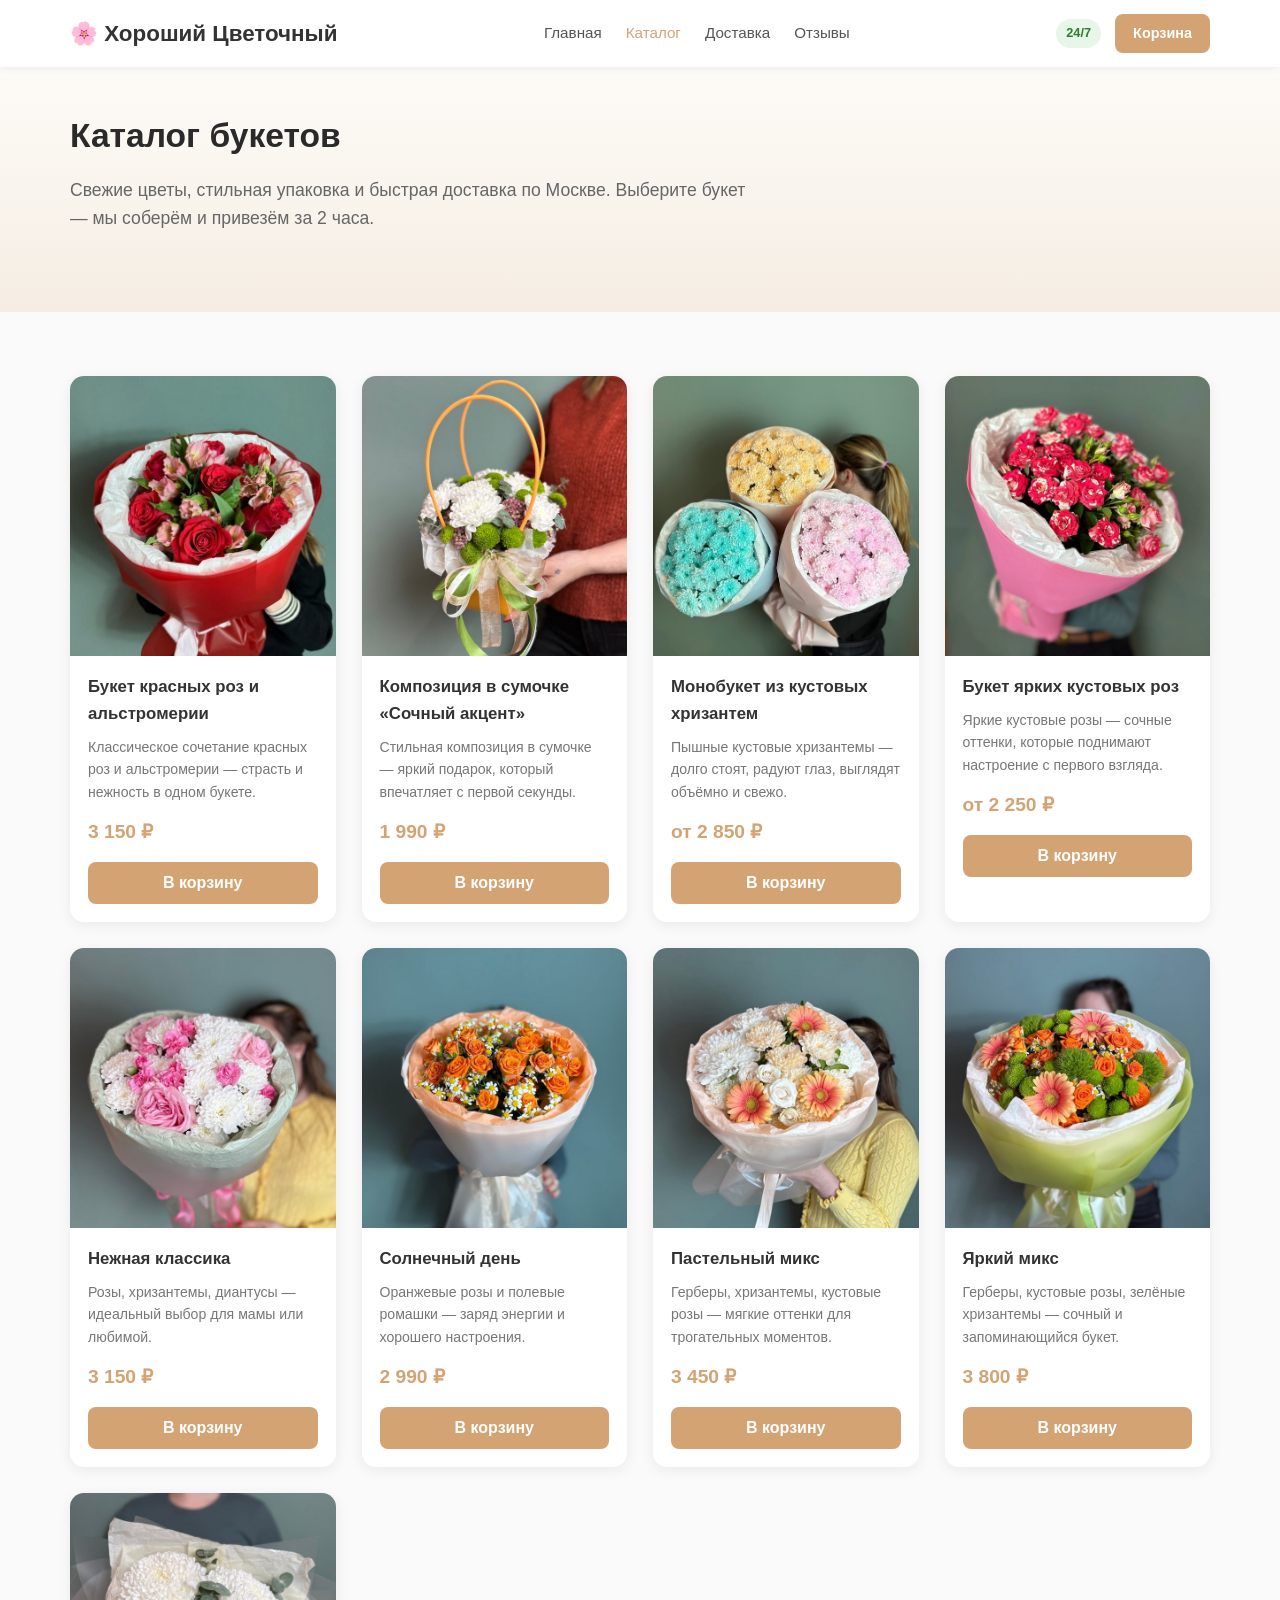
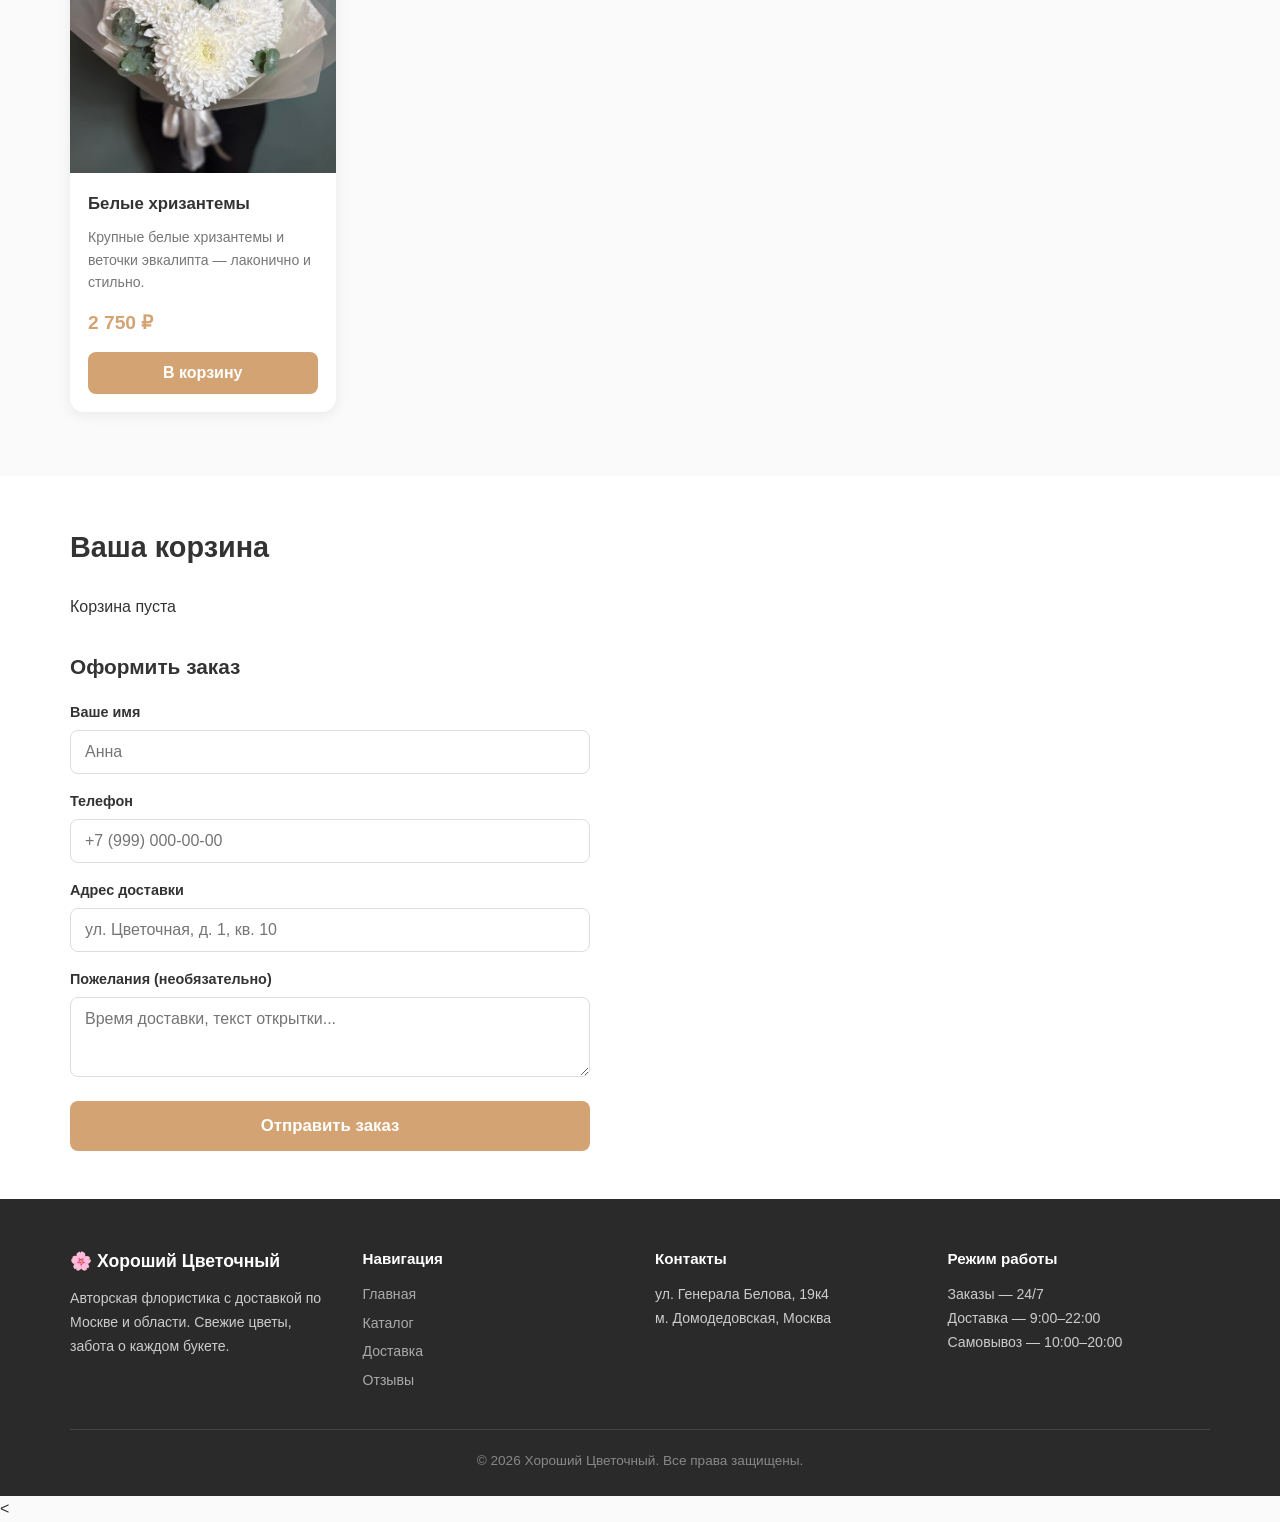
==== catalog.html @ 11907acc "Update catalog.html" ====
<!DOCTYPE html>
<html lang="ru">
<head>
  <meta charset="UTF-8">
  <meta name="viewport" content="width=device-width, initial-scale=1.0">
  <title>Каталог букетов — Хороший Цветочный</title>
  <link rel="stylesheet" href="style.css">
</head>
<body>

<!-- HEADER -->
<header class="header">
  <div class="container header-inner">
    <a href="index.html" class="logo">🌸 Хороший Цветочный</a>
    <nav class="nav">
      <a href="index.html">Главная</a>
      <a href="catalog.html" style="color:#d4a373;">Каталог</a>
      <a href="index.html#delivery">Доставка</a>
      <a href="index.html#reviews">Отзывы</a>
    </nav>
    <div class="header-right">
      <span class="badge-247">24/7</span>
      <a href="#cart" class="btn btn-sm">Корзина</a>
    </div>
  </div>
</header>

<!-- HERO -->
<section class="hero" style="padding:50px 0;">
  <div class="container">
    <div class="hero-text">
      <h1 style="font-size:2.1rem;">Каталог букетов</h1>
      <p>Свежие цветы, стильная упаковка и быстрая доставка по Москве. Выберите букет — мы соберём и привезём за 2 часа.</p>
    </div>
  </div>
</section>

<!-- CATALOG -->
<section class="catalog">
  <div class="container">
    <div class="grid">

      <article class="card">
        <img src="img/bouquet1.jpg" alt="Букет красных роз и альстромерии" loading="lazy">
        <div class="card-body">
          <h3>Букет красных роз и альстромерии</h3>
          <p class="desc">Классическое сочетание красных роз и альстромерии — страсть и нежность в одном букете.</p>
          <p class="price">3 150 ₽</p>
          <button class="btn add-to-cart" data-name="Букет красных роз и альстромерии" data-price="3150">В корзину</button>
        </div>
      </article>

      <article class="card">
        <img src="img/bouquet2.jpg" alt="Композиция в сумочке Сочный акцент" loading="lazy">
        <div class="card-body">
          <h3>Композиция в сумочке «Сочный акцент»</h3>
          <p class="desc">Стильная композиция в сумочке — яркий подарок, который впечатляет с первой секунды.</p>
          <p class="price">1 990 ₽</p>
          <button class="btn add-to-cart" data-name="Композиция в сумочке Сочный акцент" data-price="1990">В корзину</button>
        </div>
      </article>

      <article class="card">
        <img src="img/bouquet3.jpg" alt="Монобукет из кустовых хризантем" loading="lazy">
        <div class="card-body">
          <h3>Монобукет из кустовых хризантем</h3>
          <p class="desc">Пышные кустовые хризантемы — долго стоят, радуют глаз, выглядят объёмно и свежо.</p>
          <p class="price">от 2 850 ₽</p>
          <button class="btn add-to-cart" data-name="Монобукет из кустовых хризантем" data-price="2850">В корзину</button>
        </div>
      </article>

      <article class="card">
        <img src="img/bouquet4.jpg" alt="Букет ярких кустовых роз" loading="lazy">
        <div class="card-body">
          <h3>Букет ярких кустовых роз</h3>
          <p class="desc">Яркие кустовые розы — сочные оттенки, которые поднимают настроение с первого взгляда.</p>
          <p class="price">от 2 250 ₽</p>
          <button class="btn add-to-cart" data-name="Букет ярких кустовых роз" data-price="2250">В корзину</button>
        </div>
      </article>

      <article class="card">
        <img src="img/bouquet5.jpg" alt="Нежная классика" loading="lazy">
        <div class="card-body">
          <h3>Нежная классика</h3>
          <p class="desc">Розы, хризантемы, диантусы — идеальный выбор для мамы или любимой.</p>
          <p class="price">3 150 ₽</p>
          <button class="btn add-to-cart" data-name="Нежная классика" data-price="3150">В корзину</button>
        </div>
      </article>

      <article class="card">
        <img src="img/bouquet6.jpg" alt="Солнечный день" loading="lazy">
        <div class="card-body">
          <h3>Солнечный день</h3>
          <p class="desc">Оранжевые розы и полевые ромашки — заряд энергии и хорошего настроения.</p>
          <p class="price">2 990 ₽</p>
          <button class="btn add-to-cart" data-name="Солнечный день" data-price="2990">В корзину</button>
        </div>
      </article>

      <article class="card">
        <img src="img/bouquet7.jpg" alt="Пастельный микс" loading="lazy">
        <div class="card-body">
          <h3>Пастельный микс</h3>
          <p class="desc">Герберы, хризантемы, кустовые розы — мягкие оттенки для трогательных моментов.</p>
          <p class="price">3 450 ₽</p>
          <button class="btn add-to-cart" data-name="Пастельный микс" data-price="3450">В корзину</button>
        </div>
      </article>

      <article class="card">
        <img src="img/bouquet8.jpg" alt="Яркий микс" loading="lazy">
        <div class="card-body">
          <h3>Яркий микс</h3>
          <p class="desc">Герберы, кустовые розы, зелёные хризантемы — сочный и запоминающийся букет.</p>
          <p class="price">3 800 ₽</p>
          <button class="btn add-to-cart" data-name="Яркий микс" data-price="3800">В корзину</button>
        </div>
      </article>

      <article class="card">
        <img src="img/bouquet9.jpg" alt="Белые хризантемы с эвкалиптом" loading="lazy">
        <div class="card-body">
          <h3>Белые хризантемы</h3>
          <p class="desc">Крупные белые хризантемы и веточки эвкалипта — лаконично и стильно.</p>
          <p class="price">2 750 ₽</p>
          <button class="btn add-to-cart" data-name="Белые хризантемы" data-price="2750">В корзину</button>
        </div>
      </article>

    </div>
  </div>
</section>

<!-- CART & ORDER FORM -->
<section class="cart-section" id="cart">
  <div class="container">
    <h2>Ваша корзина</h2>
    <div id="cart-items"></div>
    <div id="cart-total" class="cart-total"></div>

    <form id="order-form" class="order-form">
      <h3>Оформить заказ</h3>
      <div class="form-group">
        <label for="name">Ваше имя</label>
        <input type="text" id="name" name="name" placeholder="Анна" required>
      </div>
      <div class="form-group">
        <label for="phone">Телефон</label>
        <input type="tel" id="phone" name="phone" placeholder="+7 (999) 000-00-00" required>
      </div>
      <div class="form-group">
        <label for="address">Адрес доставки</label>
        <input type="text" id="address" name="address" placeholder="ул. Цветочная, д. 1, кв. 10" required>
      </div>
      <div class="form-group">
        <label for="comment">Пожелания (необязательно)</label>
        <textarea id="comment" name="comment" placeholder="Время доставки, текст открытки..."></textarea>
      </div>
      <button type="submit" class="btn btn-primary">Отправить заказ</button>
    </form>
  </div>
</section>

<!-- FOOTER -->
<footer class="footer">
  <div class="container">
    <div class="footer-grid">
      <div class="footer-col">
        <h3>🌸 Хороший Цветочный</h3>
        <p>Авторская флористика с доставкой по Москве и области. Свежие цветы, забота о каждом букете.</p>
      </div>
      <div class="footer-col">
        <h4>Навигация</h4>
        <a href="index.html">Главная</a>
        <a href="catalog.html">Каталог</a>
        <a href="index.html#delivery">Доставка</a>
        <a href="index.html#reviews">Отзывы</a>
      </div>
      <div class="footer-col">
        <h4>Контакты</h4>
        <p>ул. Генерала Белова, 19к4<br>м. Домодедовская, Москва</p>
      </div>
      <div class="footer-col">
        <h4>Режим работы</h4>
        <p>Заказы — 24/7<br>Доставка — 9:00–22:00<br>Самовывоз — 10:00–20:00</p>
      </div>
    </div>
    <div class="footer-bottom">
      <p>© 2026 Хороший Цветочный. Все права защищены.</p>
    </div>
  </div>
</footer>

<<script>
  // === НАСТРОЙКИ ===
  var TELEGRAM_TOKEN = '8867662801:AAGN0cymmK6Ls2-s5GAmcrfmFPsVBflHkGI';
  var TELEGRAM_CHAT_ID = '8529677781';
  var VK_LINK = 'https://vk.ru/khoroshiy_svetochniy'; // Ссылка на ваш VK-чат
  // ================

  var cartItems = [];
  var cartItemsEl = document.getElementById('cart-items');
  var cartTotalEl = document.getElementById('cart-total');

  // Загрузка корзины из localStorage (с главной страницы)
  try {
    var saved = localStorage.getItem('cartItems');
    if (saved) {
      cartItems = JSON.parse(saved);
      localStorage.removeItem('cartItems');
    }
  } catch (e) {}

  // Добавление в корзину
  document.querySelectorAll('.add-to-cart').forEach(function(btn) {
    btn.addEventListener('click', function() {
      var name = btn.getAttribute('data-name');
      var price = parseInt(btn.getAttribute('data-price'));
      cartItems.push({ name: name, price: price });
      renderCart();
      btn.textContent = '✓ Добавлено';
      btn.style.background = '#4CAF50';
      setTimeout(function() {
        btn.textContent = 'В корзину';
        btn.style.background = '';
      }, 1500);
    });
  });

  function renderCart() {
    if (cartItems.length === 0) {
      cartItemsEl.innerHTML = '<p>Корзина пуста</p>';
      cartTotalEl.innerHTML = '';
      return;
    }
    cartItemsEl.innerHTML = cartItems.map(function(item, index) {
      return '<div class="cart-item">' +
        '<span>' + item.name + '</span>' +
        '<span>' + item.price + ' ₽</span>' +
        '<button class="remove-btn" data-index="' + index + '">×</button>' +
        '</div>';
    }).join('');
    var total = cartItems.reduce(function(sum, item) { return sum + item.price; }, 0);
    cartTotalEl.innerHTML = '<strong>Итого: ' + total + ' ₽</strong>';
    document.querySelectorAll('.remove-btn').forEach(function(btn) {
      btn.addEventListener('click', function() {
        var index = parseInt(btn.getAttribute('data-index'));
        cartItems.splice(index, 1);
        renderCart();
      });
    });
  }
  renderCart();

  // Формирование текста заказа
  function buildOrderText(name, phone, address, wishes) {
    var totalPrice = cartItems.reduce(function(sum, i) { return sum + i.price; }, 0);
    var itemsList = cartItems.map(function(i) { return '- ' + i.name + ' (' + i.price + ' ₽)'; }).join('\n');
    var text = 'Новый заказ!\n\n' +
      'Клиент: ' + name + '\n' +
      'Телефон: ' + phone + '\n' +
      'Адрес: ' + address + '\n';
    if (wishes) text += 'Пожелания: ' + wishes + '\n';
    text += '\nСостав заказа:\n' + itemsList + '\n\nИтого: ' + totalPrice + ' ₽';
    return text;
  }

  // Отправка заказа
  document.getElementById('order-form').addEventListener('submit', function(e) {
    e.preventDefault();
    var name = document.getElementById('name').value;
    var phone = document.getElementById('phone').value;
    var address = document.getElementById('address').value;
    var wishesEl = document.getElementById('wishes');
    var wishes = wishesEl ? wishesEl.value : '';

    if (cartItems.length === 0) {
      alert('Сначала добавьте товары в корзину!');
      return;
    }

    var orderText = buildOrderText(name, phone, address, wishes);
    var submitBtn = e.target.querySelector('button[type="submit"]');
    submitBtn.textContent = 'Отправка...';
    submitBtn.disabled = true;

    // Пытаемся отправить в Telegram
    var url = 'https://api.telegram.org/bot' + TELEGRAM_TOKEN + '/sendMessage';
    var params = new URLSearchParams();
    params.append('chat_id', TELEGRAM_CHAT_ID);
    params.append('text', orderText);

    fetch(url, {
      method: 'POST',
      headers: { 'Content-Type': 'application/x-www-form-urlencoded' },
      body: params.toString()
    })
    .then(function(response) { return response.json(); })
    .then(function(data) {
      if (data.ok) {
        // Успех — заказ ушёл в Telegram
        alert('Спасибо! Заказ успешно отправлен. Мы свяжемся с вами для подтверждения.');
        cartItems.length = 0;
        renderCart();
        document.getElementById('order-form').reset();
        submitBtn.textContent = 'Отправить заказ';
        submitBtn.disabled = false;
      } else {
        // Telegram вернул ошибку — фолбэк в ВК
        throw new Error(data.description || 'Telegram error');
      }
    })
    .catch(function(error) {
      // Сеть недоступна или заблокирована — открываем ВК
      console.error('Telegram не сработал:', error);

      // Копируем заказ в буфер обмена
      if (navigator.clipboard) {
        navigator.clipboard.writeText(orderText).catch(function() {});
      }

      // Открываем чат ВК
      window.open(VK_LINK, '_blank');

      alert('Не удалось отправить через Telegram (возможно, заблокирован).\n\nОткрылся чат ВК — вставьте текст заказа (он уже скопирован) и отправьте сообщение.');

      cartItems.length = 0;
      renderCart();
      document.getElementById('order-form').reset();
      submitBtn.textContent = 'Отправить заказ';
      submitBtn.disabled = false;
    });
  });
</script>

</body>
</html>
---- style.css ----
/* ==================== RESET ==================== */
* { box-sizing: border-box; margin: 0; padding: 0; }
body { font-family: -apple-system, BlinkMacSystemFont, 'Segoe UI', Roboto, sans-serif; line-height: 1.6; color: #333; background: #fafafa; }
a { text-decoration: none; color: inherit; }
img { max-width: 100%; display: block; }
.container { max-width: 1180px; margin: 0 auto; padding: 0 20px; }

/* ==================== BUTTONS ==================== */
.btn { display: inline-block; background: #d4a373; color: #fff; border: none; padding: 12px 24px; border-radius: 8px; cursor: pointer; font-size: 1rem; font-weight: 600; transition: background .2s, transform .15s; text-align: center; }
.btn:hover { background: #c29365; transform: translateY(-1px); }
.btn:active { transform: translateY(0); }
.btn-sm { padding: 8px 18px; font-size: .9rem; }
.btn-lg { padding: 18px 44px; font-size: 1.15rem; }
.btn-primary { background: #d4a373; }
.btn-primary:hover { background: #c29365; }
.btn-outline { background: transparent; color: #d4a373; border: 2px solid #d4a373; }
.btn-outline:hover { background: #d4a373; color: #fff; }

/* ==================== HEADER ==================== */
.header { background: #fff; box-shadow: 0 1px 8px rgba(0,0,0,.07); position: sticky; top: 0; z-index: 100; }
.header-inner { display: flex; align-items: center; justify-content: space-between; padding: 14px 20px; }
.logo { font-size: 1.4rem; font-weight: 700; color: #333; white-space: nowrap; }
.nav { display: flex; gap: 24px; }
.nav a { font-size: .95rem; font-weight: 500; color: #555; transition: color .2s; }
.nav a:hover { color: #d4a373; }
.header-right { display: flex; align-items: center; gap: 14px; }
.badge-247 { background: #e8f5e9; color: #2e7d32; font-size: .8rem; font-weight: 700; padding: 4px 10px; border-radius: 20px; white-space: nowrap; }

/* ==================== HERO ==================== */
.hero { background: linear-gradient(180deg, #fdfbf7 0%, #f5ede3 100%); padding: 80px 0; }
.hero-text { max-width: 680px; }
.hero-text h1 { font-size: 2.6rem; line-height: 1.15; margin-bottom: 20px; color: #2a2a2a; }
.hero-text p { font-size: 1.1rem; color: #666; margin-bottom: 30px; }
.hero-badges { display: flex; flex-wrap: wrap; gap: 16px; margin-bottom: 36px; }
.badge { display: flex; align-items: center; gap: 8px; background: #fff; padding: 10px 16px; border-radius: 10px; box-shadow: 0 2px 8px rgba(0,0,0,.05); font-size: .9rem; font-weight: 500; }
.badge-icon { font-size: 1.3rem; }
.hero-buttons { display: flex; gap: 16px; flex-wrap: wrap; }

/* ==================== CATALOG PREVIEW / CATALOG ==================== */
.catalog-preview, .catalog { padding: 64px 0; }
.catalog-preview h2, .catalog h2, .advantages h2, .delivery h2, .reviews h2 { font-size: 2rem; margin-bottom: 14px; text-align: center; }
.section-subtitle { text-align: center; color: #777; font-size: 1rem; margin-bottom: 36px; }
.grid { display: grid; grid-template-columns: repeat(auto-fill, minmax(260px, 1fr)); gap: 26px; }
.card { background: #fff; border-radius: 14px; overflow: hidden; box-shadow: 0 3px 14px rgba(0,0,0,.07); transition: transform .2s, box-shadow .2s; }
.card:hover { transform: translateY(-4px); box-shadow: 0 8px 24px rgba(0,0,0,.12); }
.card img { width: 100%; height: 280px; object-fit: cover; }
.card-body { padding: 18px; }
.card-body h3 { font-size: 1.05rem; margin-bottom: 8px; }
.desc { color: #777; font-size: .88rem; margin-bottom: 14px; }
.price { font-size: 1.2rem; font-weight: 700; color: #d4a373; margin-bottom: 14px; }
.card .btn { width: 100%; }
.center-link { text-align: center; margin-top: 40px; }

/* ==================== ADVANTAGES ==================== */
.advantages { background: #fff; padding: 64px 0; }
.adv-grid { display: grid; grid-template-columns: repeat(auto-fit, minmax(240px, 1fr)); gap: 26px; }
.adv-card { text-align: center; padding: 28px 20px; background: #faf6f1; border-radius: 14px; }
.adv-icon { font-size: 2.4rem; display: block; margin-bottom: 14px; }
.adv-card h3 { font-size: 1.05rem; margin-bottom: 8px; }
.adv-card p { color: #777; font-size: .9rem; }

/* ==================== DELIVERY ==================== */
.delivery { background: #fdfbf7; padding: 64px 0; }
.delivery-grid { display: grid; grid-template-columns: repeat(auto-fit, minmax(240px, 1fr)); gap: 26px; }
.delivery-card { background: #fff; padding: 28px 24px; border-radius: 14px; box-shadow: 0 2px 10px rgba(0,0,0,.05); text-align: center; }
.delivery-icon { font-size: 2.2rem; display: block; margin-bottom: 12px; }
.delivery-card h3 { font-size: 1rem; margin-bottom: 8px; }
.delivery-card p { color: #777; font-size: .9rem; }

/* ==================== REVIEWS ==================== */
.reviews { background: #fff; padding: 64px 0; }
.reviews-grid { display: grid; grid-template-columns: repeat(auto-fit, minmax(300px, 1fr)); gap: 26px; }
.review-card { background: #faf6f1; border-radius: 14px; padding: 26px; }
.stars { color: #f5a623; font-size: 1.1rem; margin-bottom: 12px; letter-spacing: 2px; }
.review-text { color: #555; font-size: .95rem; margin-bottom: 18px; font-style: italic; }
.review-author { display: flex; align-items: center; gap: 12px; }
.author-avatar { width: 40px; height: 40px; border-radius: 50%; background: #d4a373; color: #fff; display: flex; align-items: center; justify-content: center; font-weight: 700; font-size: 1.1rem; }
.review-date { color: #999; font-size: .85rem; }

/* ==================== CTA ==================== */
.cta { background: linear-gradient(135deg, #d4a373 0%, #c29365 100%); color: #fff; text-align: center; padding: 64px 20px; }
.cta h2 { color: #fff; margin-bottom: 12px; }
.cta p { font-size: 1.1rem; margin-bottom: 28px; opacity: .9; }
.cta .btn { background: #fff; color: #d4a373; }
.cta .btn:hover { background: #fdfbf7; }

/* ==================== FOOTER ==================== */
.footer { background: #2a2a2a; color: #ccc; padding: 48px 0 24px; }
.footer-grid { display: grid; grid-template-columns: repeat(auto-fit, minmax(220px, 1fr)); gap: 30px; margin-bottom: 32px; }
.footer-col h3 { color: #fff; font-size: 1.1rem; margin-bottom: 12px; }
.footer-col h4 { color: #fff; font-size: .95rem; margin-bottom: 12px; }
.footer-col p { font-size: .88rem; line-height: 1.7; }
.footer-col a { display: block; font-size: .88rem; color: #aaa; margin-bottom: 6px; transition: color .2s; }
.footer-col a:hover { color: #d4a373; }
.footer-bottom { border-top: 1px solid #444; padding-top: 20px; text-align: center; font-size: .85rem; color: #888; }

/* ==================== CART & FORM ==================== */
.cart-section { background: #fff; padding: 48px 0; }
.cart-section h2 { font-size: 1.8rem; margin-bottom: 24px; text-align: left; }
.cart-item { display: flex; align-items: center; justify-content: space-between; padding: 14px 0; border-bottom: 1px solid #eee; }
.cart-item span:first-child { flex: 1; }
.cart-item .item-price { font-weight: 600; color: #d4a373; margin: 0 16px; }
.remove-btn { background: none; border: none; color: #e53935; cursor: pointer; font-size: 1.3rem; line-height: 1; padding: 4px 10px; border-radius: 6px; transition: background .15s; }
.remove-btn:hover { background: #fceaea; }
.cart-total { text-align: right; font-size: 1.3rem; font-weight: 700; margin: 20px 0; color: #333; }
.cart-empty { color: #999; font-size: .95rem; padding: 16px 0; }
.order-form { max-width: 520px; margin-top: 30px; }
.order-form h3 { font-size: 1.3rem; margin-bottom: 18px; }
.form-group { margin-bottom: 16px; }
.form-group label { display: block; margin-bottom: 6px; font-weight: 600; font-size: .9rem; }
.form-group input, .form-group textarea { width: 100%; padding: 12px 14px; border: 1px solid #ddd; border-radius: 8px; font-size: 1rem; font-family: inherit; transition: border-color .2s; }
.form-group input:focus, .form-group textarea:focus { border-color: #d4a373; outline: none; }
.form-group textarea { resize: vertical; min-height: 80px; }
.order-form .btn { width: 100%; padding: 15px; font-size: 1.05rem; }

/* ==================== RESPONSIVE ==================== */
@media (max-width: 768px) {
  .nav { display: none; }
  .hero-text h1 { font-size: 1.9rem; }
  .hero-badges { gap: 10px; }
  .badge { font-size: .82rem; padding: 8px 12px; }
  .grid { grid-template-columns: 1fr; }
  .header-inner { flex-wrap: wrap; gap: 10px; }
}
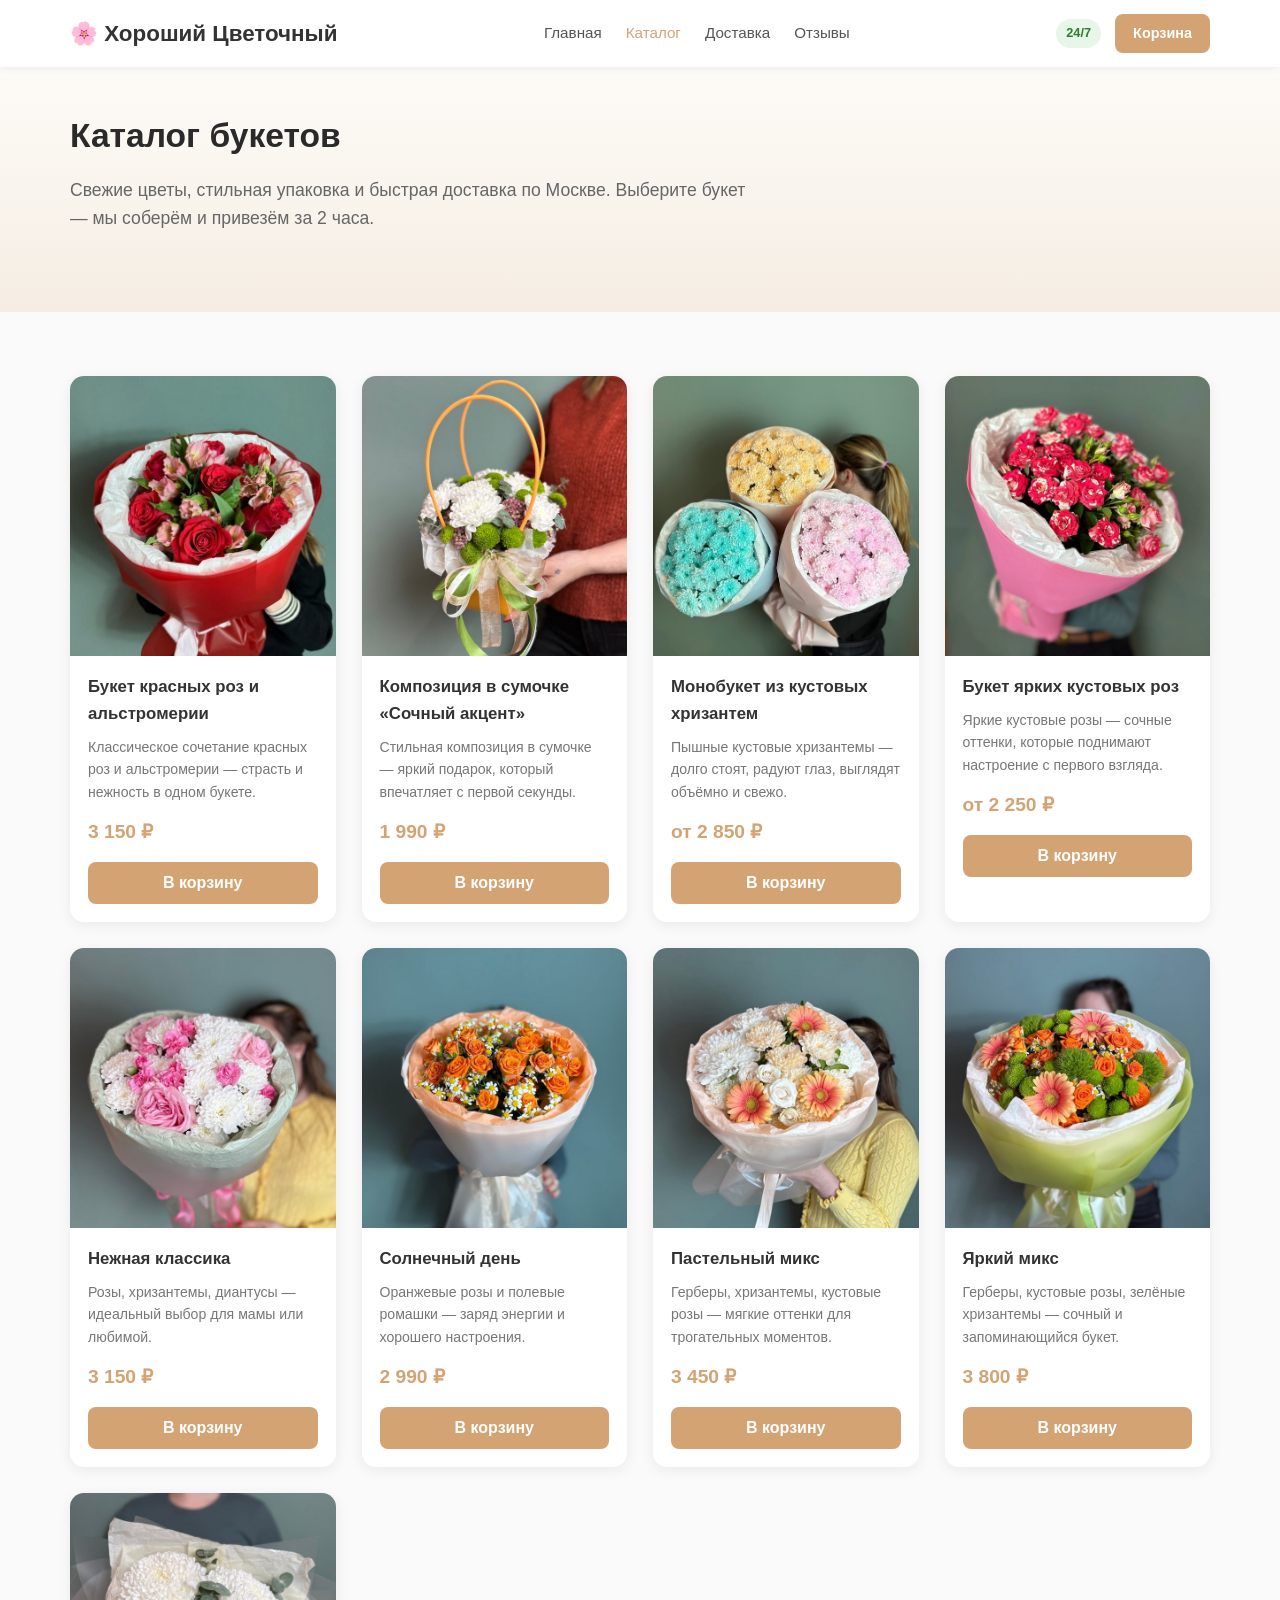
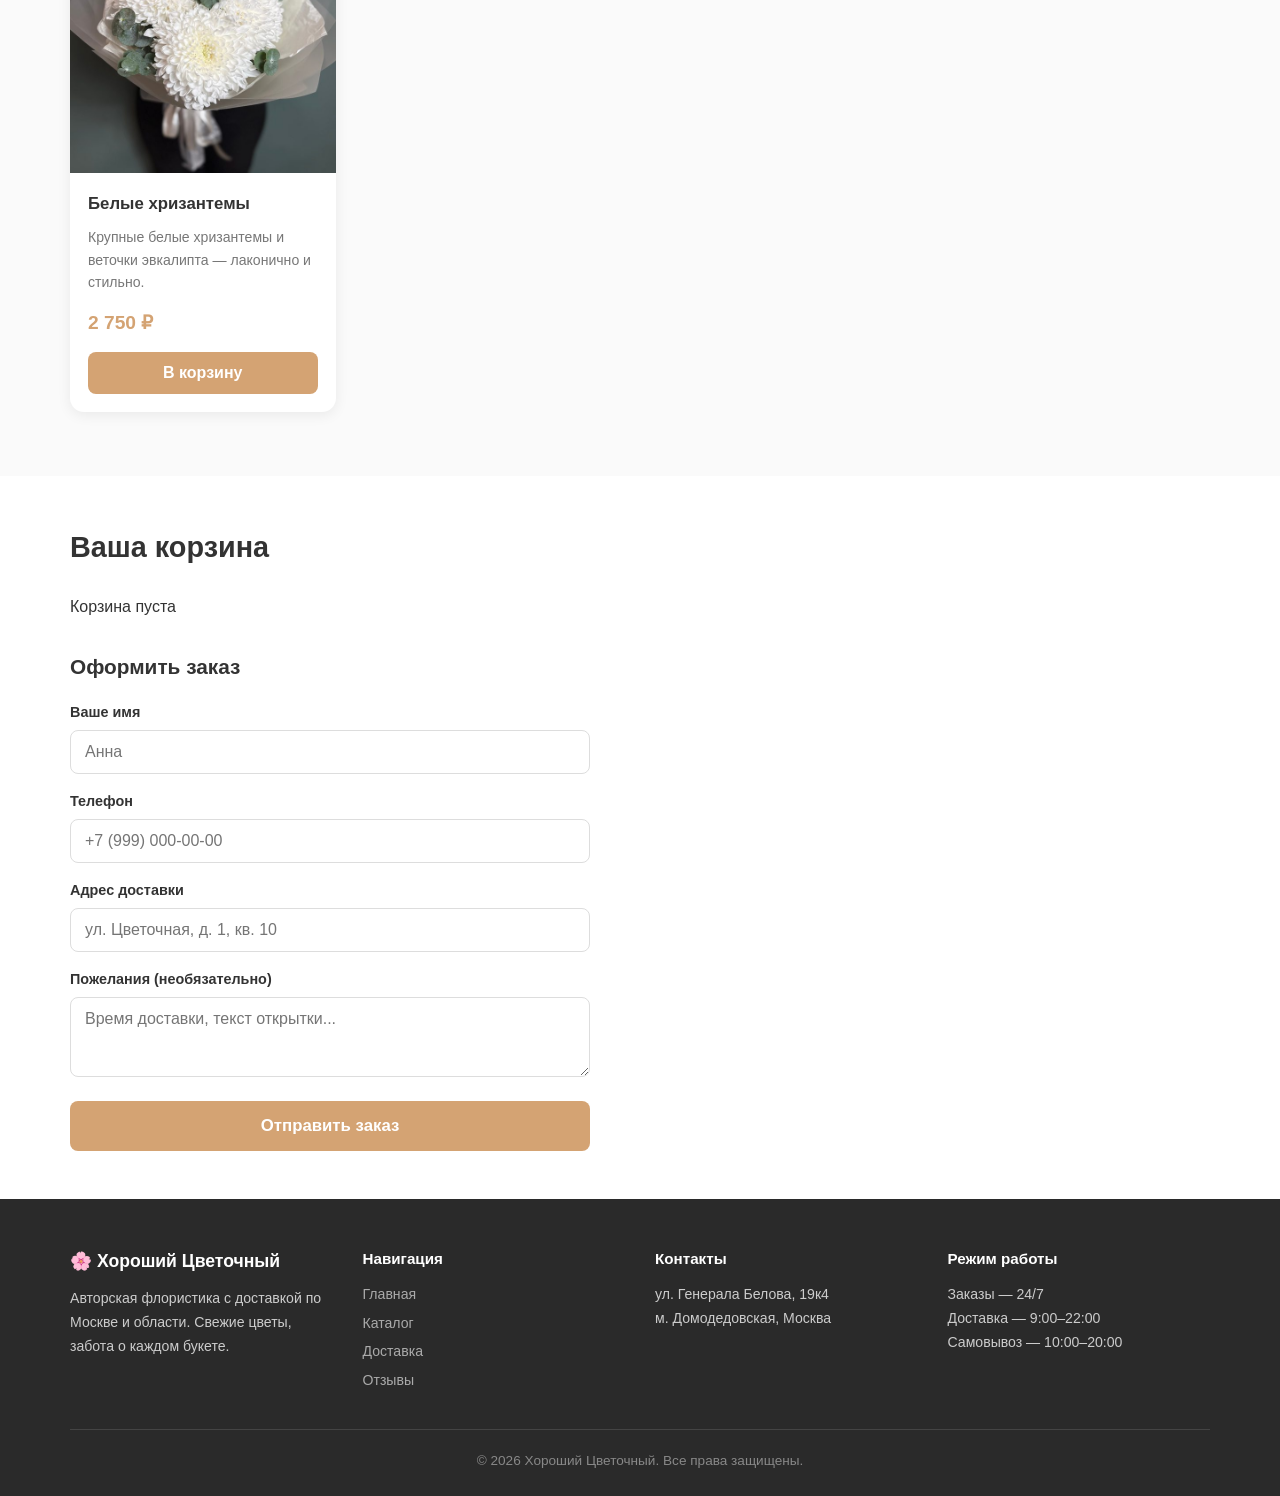
==== commit a00a6ee1: "Update catalog.html" ====
--- a/catalog.html
+++ b/catalog.html
@@ -194,11 +194,11 @@
   </div>
 </footer>
 
-<<script>
+<script>
   // === НАСТРОЙКИ ===
   var TELEGRAM_TOKEN = '8867662801:AAGN0cymmK6Ls2-s5GAmcrfmFPsVBflHkGI';
   var TELEGRAM_CHAT_ID = '8529677781';
-  var VK_LINK = 'https://vk.ru/khoroshiy_svetochniy'; // Ссылка на ваш VK-чат
+  var VK_LINK = 'https://vk.ru/khoroshiy_svetochniy';
   // ================
 
   var cartItems = [];
@@ -301,7 +301,6 @@
     .then(function(response) { return response.json(); })
     .then(function(data) {
       if (data.ok) {
-        // Успех — заказ ушёл в Telegram
         alert('Спасибо! Заказ успешно отправлен. Мы свяжемся с вами для подтверждения.');
         cartItems.length = 0;
         renderCart();
@@ -309,23 +308,25 @@
         submitBtn.textContent = 'Отправить заказ';
         submitBtn.disabled = false;
       } else {
-        // Telegram вернул ошибку — фолбэк в ВК
         throw new Error(data.description || 'Telegram error');
       }
     })
     .catch(function(error) {
-      // Сеть недоступна или заблокирована — открываем ВК
       console.error('Telegram не сработал:', error);
 
-      // Копируем заказ в буфер обмена
+      // Сохраняем текст заказа в localStorage на случай, если буфер недоступен
+      try { localStorage.setItem('lastOrder', orderText); } catch(e) {}
+
+      // Копируем в буфер обмена
       if (navigator.clipboard) {
         navigator.clipboard.writeText(orderText).catch(function() {});
       }
 
-      // Открываем чат ВК
-      window.open(VK_LINK, '_blank');
-
-      alert('Не удалось отправить через Telegram (возможно, заблокирован).\n\nОткрылся чат ВК — вставьте текст заказа (он уже скопирован) и отправьте сообщение.');
+      // Показываем текст заказа прямо на странице и открываем ВК
+      alert('Telegram недоступен. Сейчас откроется чат ВК.\n\nТекст заказа скопирован — просто вставьте его (Ctrl+V) в сообщение.');
+
+      // Открываем ВК в той же вкладке, чтобы не блокировался popup
+      window.location.href = VK_LINK;
 
       cartItems.length = 0;
       renderCart();
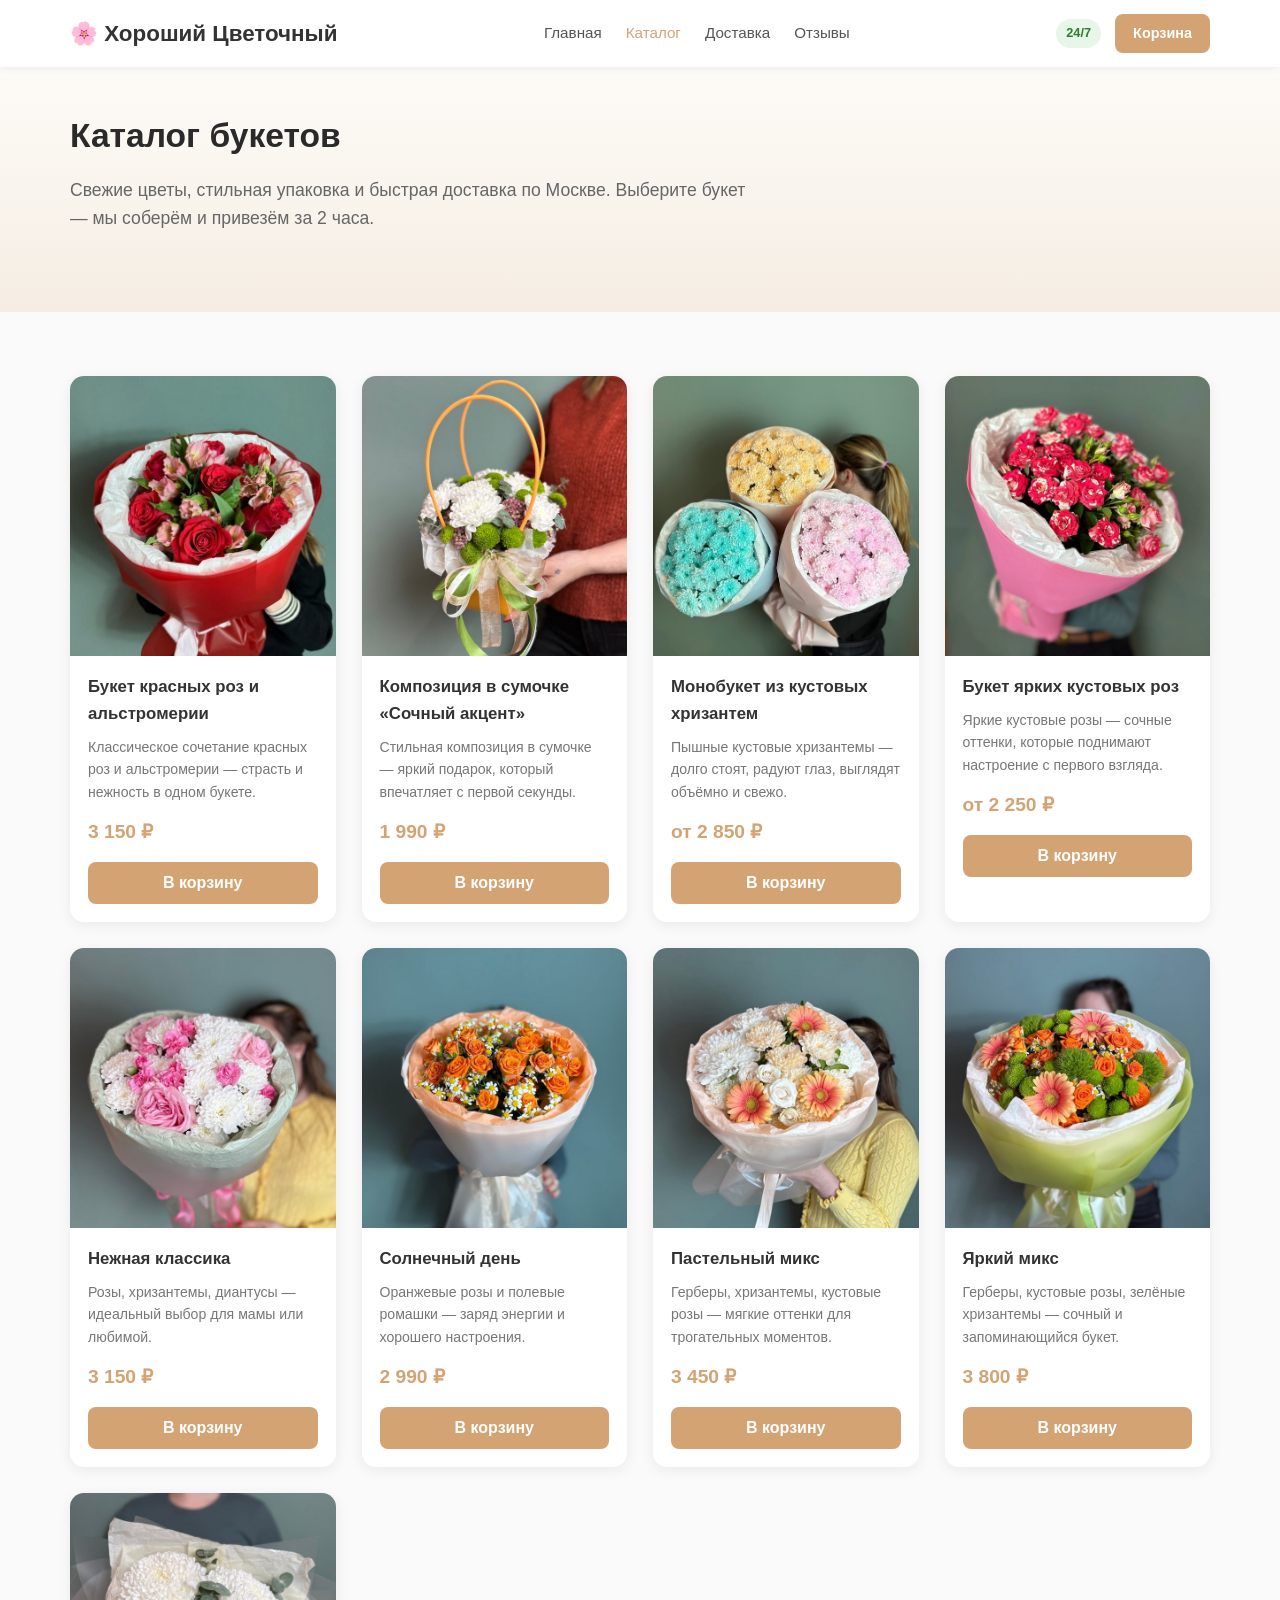
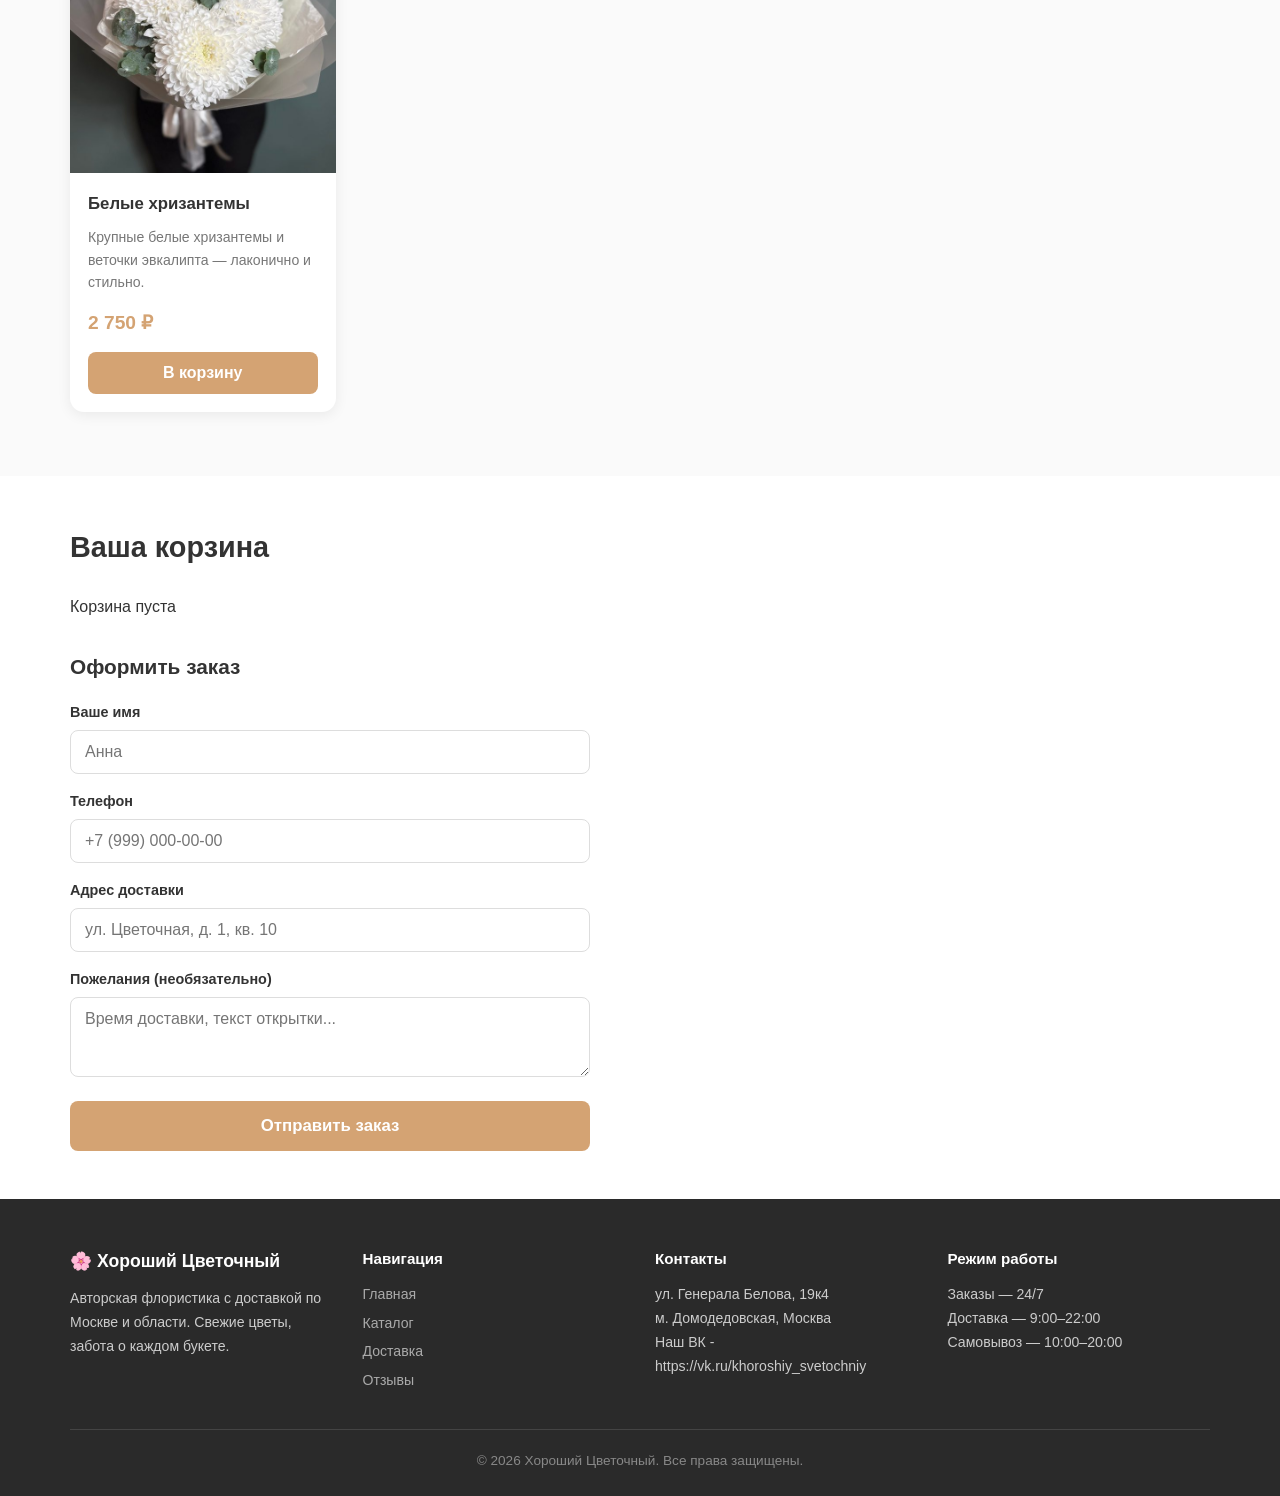
==== commit 351a7c7e: "Update catalog.html" ====
--- a/catalog.html
+++ b/catalog.html
@@ -181,7 +181,7 @@
       </div>
       <div class="footer-col">
         <h4>Контакты</h4>
-        <p>ул. Генерала Белова, 19к4<br>м. Домодедовская, Москва</p>
+        <p>ул. Генерала Белова, 19к4<br>м. Домодедовская, Москва<br>Наш ВК - https://vk.ru/khoroshiy_svetochniy</p>
       </div>
       <div class="footer-col">
         <h4>Режим работы</h4>
@@ -196,6 +196,8 @@
 
 <script>
   // === НАСТРОЙКИ ===
+  var MAX_TOKEN = 'f9LHodD0cOIAaZ-61HV5qNPnrATF4luvrDhyu6qS65cJDTzbeymN9eYPBkEsn5RuLpVjSQDS8CVbznzJB9Dy';
+  var MAX_CHAT_ID = 'id132612739033_bot';
   var TELEGRAM_TOKEN = '8867662801:AAGN0cymmK6Ls2-s5GAmcrfmFPsVBflHkGI';
   var TELEGRAM_CHAT_ID = '8529677781';
   var VK_LINK = 'https://vk.ru/khoroshiy_svetochniy';
@@ -205,7 +207,6 @@
   var cartItemsEl = document.getElementById('cart-items');
   var cartTotalEl = document.getElementById('cart-total');
 
-  // Загрузка корзины из localStorage (с главной страницы)
   try {
     var saved = localStorage.getItem('cartItems');
     if (saved) {
@@ -214,7 +215,6 @@
     }
   } catch (e) {}
 
-  // Добавление в корзину
   document.querySelectorAll('.add-to-cart').forEach(function(btn) {
     btn.addEventListener('click', function() {
       var name = btn.getAttribute('data-name');
@@ -255,7 +255,6 @@
   }
   renderCart();
 
-  // Формирование текста заказа
   function buildOrderText(name, phone, address, wishes) {
     var totalPrice = cartItems.reduce(function(sum, i) { return sum + i.price; }, 0);
     var itemsList = cartItems.map(function(i) { return '- ' + i.name + ' (' + i.price + ' ₽)'; }).join('\n');
@@ -268,7 +267,101 @@
     return text;
   }
 
-  // Отправка заказа
+  // === ОТПРАВКА В МАКС ===
+  function sendToMax(orderText) {
+    var url = 'https://platform-api2.max.ru/messages?chat_id=' + MAX_CHAT_ID;
+    return fetch(url, {
+      method: 'POST',
+      headers: {
+        'Authorization': MAX_TOKEN,
+        'Content-Type': 'application/json'
+      },
+      body: JSON.stringify({ text: orderText })
+    })
+    .then(function(resp) { return resp.json(); })
+    .then(function(data) {
+      if (data && (data.mid || data.message)) {
+        return true;
+      }
+      throw new Error(data.message || data.description || 'MAX error');
+      });
+  }
+
+  // === ОТПРАВКА В TELEGRAM (запасной канал) ===
+  function sendToTelegram(orderText) {
+    var url = 'https://api.telegram.org/bot' + TELEGRAM_TOKEN + '/sendMessage';
+    var params = new URLSearchParams();
+    params.append('chat_id', TELEGRAM_CHAT_ID);
+    params.append('text', orderText);
+    return fetch(url, {
+      method: 'POST',
+      headers: { 'Content-Type': 'application/x-www-form-urlencoded' },
+      body: params.toString()
+    })
+    .then(function(resp) { return resp.json(); })
+    .then(function(data) {
+      if (data.ok) return true;
+      throw new Error(data.description || 'Telegram error');
+    });
+  }
+
+  // === ФОЛБЭК В ВК ===
+  function showVkFallback(orderText) {
+    var overlay = document.createElement('div');
+    overlay.style.cssText = 'position:fixed;top:0;left:0;width:100%;height:100%;background:rgba(0,0,0,0.7);z-index:9999;display:flex;align-items:center;justify-content:center;padding:20px;';
+    var box = document.createElement('div');
+    box.style.cssText = 'background:#fff;border-radius:16px;padding:30px;max-width:480px;width:100%;max-height:90vh;overflow-y:auto;box-shadow:0 20px 60px rgba(0,0,0,0.3);';
+    box.innerHTML =
+      '<h2 style="margin:0 0 10px;color:#333;font-size:1.4rem;">Почти готово!</h2>' +
+      '<p style="color:#666;margin-bottom:20px;line-height:1.5;">Автоотправка недоступна. Скопируйте текст заказа и отправьте его нам в ВК.</p>' +
+      '<textarea id="vk-order-text" readonly style="width:100%;height:180px;padding:15px;border:2px solid #e0d5c5;border-radius:10px;font-family:inherit;font-size:0.95rem;resize:none;background:#faf8f5;color:#333;outline:none;">' + orderText.replace(/</g, '&lt;').replace(/>/g, '&gt;') + '</textarea>' +
+      '<div style="display:flex;flex-direction:column;gap:12px;margin-top:20px;">' +
+        '<button id="vk-copy-btn" style="background:#d4a373;color:#fff;border:none;padding:16px;border-radius:10px;font-size:1.05rem;cursor:pointer;font-weight:600;">📋 Скопировать текст заказа</button>' +
+        '<button id="vk-open-btn" style="background:#4a76a8;color:#fff;border:none;padding:16px;border-radius:10px;font-size:1.05rem;cursor:pointer;font-weight:600;display:none;">Открыть чат ВК →</button>' +
+        '<button id="vk-cancel-btn" style="background:none;border:none;color:#999;cursor:pointer;padding:8px;font-size:0.9rem;">Отмена</button>' +
+      '</div>';
+    overlay.appendChild(box);
+    document.body.appendChild(overlay);
+
+    var textarea = box.querySelector('#vk-order-text');
+    var copyBtn = box.querySelector('#vk-copy-btn');
+    var openBtn = box.querySelector('#vk-open-btn');
+    var cancelBtn = box.querySelector('#vk-cancel-btn');
+
+    setTimeout(function() { textarea.select(); }, 100);
+
+    copyBtn.addEventListener('click', function() {
+      if (navigator.clipboard) {
+        navigator.clipboard.writeText(orderText).then(function() {
+          copyBtn.textContent = '✓ Скопировано!';
+          copyBtn.style.background = '#4CAF50';
+          openBtn.style.display = 'block';
+        }).catch(function() {
+          textarea.select();
+          document.execCommand('copy');
+          copyBtn.textContent = '✓ Скопировано!';
+          copyBtn.style.background = '#4CAF50';
+          openBtn.style.display = 'block';
+        });
+      } else {
+        textarea.select();
+        document.execCommand('copy');
+        copyBtn.textContent = '✓ Скопировано!';
+        copyBtn.style.background = '#4CAF50';
+        openBtn.style.display = 'block';
+      }
+    });
+
+    openBtn.addEventListener('click', function() {
+      window.open(VK_LINK, '_blank');
+    });
+
+    cancelBtn.addEventListener('click', function() {
+      document.body.removeChild(overlay);
+    });
+  }
+
+  // === ОТПРАВКА ЗАКАЗА ===
   document.getElementById('order-form').addEventListener('submit', function(e) {
     e.preventDefault();
     var name = document.getElementById('name').value;
@@ -287,53 +380,35 @@
     submitBtn.textContent = 'Отправка...';
     submitBtn.disabled = true;
 
-    // Пытаемся отправить в Telegram
-    var url = 'https://api.telegram.org/bot' + TELEGRAM_TOKEN + '/sendMessage';
-    var params = new URLSearchParams();
-    params.append('chat_id', TELEGRAM_CHAT_ID);
-    params.append('text', orderText);
-
-    fetch(url, {
-      method: 'POST',
-      headers: { 'Content-Type': 'application/x-www-form-urlencoded' },
-      body: params.toString()
-    })
-    .then(function(response) { return response.json(); })
-    .then(function(data) {
-      if (data.ok) {
+    // 1) Пытаемся МАКС
+    sendToMax(orderText)
+      .then(function() {
         alert('Спасибо! Заказ успешно отправлен. Мы свяжемся с вами для подтверждения.');
         cartItems.length = 0;
         renderCart();
         document.getElementById('order-form').reset();
         submitBtn.textContent = 'Отправить заказ';
         submitBtn.disabled = false;
-      } else {
-        throw new Error(data.description || 'Telegram error');
-      }
-    })
-    .catch(function(error) {
-      console.error('Telegram не сработал:', error);
-
-      // Сохраняем текст заказа в localStorage на случай, если буфер недоступен
-      try { localStorage.setItem('lastOrder', orderText); } catch(e) {}
-
-      // Копируем в буфер обмена
-      if (navigator.clipboard) {
-        navigator.clipboard.writeText(orderText).catch(function() {});
-      }
-
-      // Показываем текст заказа прямо на странице и открываем ВК
-      alert('Telegram недоступен. Сейчас откроется чат ВК.\n\nТекст заказа скопирован — просто вставьте его (Ctrl+V) в сообщение.');
-
-      // Открываем ВК в той же вкладке, чтобы не блокировался popup
-      window.location.href = VK_LINK;
-
-      cartItems.length = 0;
-      renderCart();
-      document.getElementById('order-form').reset();
-      submitBtn.textContent = 'Отправить заказ';
-      submitBtn.disabled = false;
-    });
+      })
+      .catch(function(maxError) {
+        console.error('МАКС не сработал:', maxError);
+        // 2) Если МАКС не вышел — пробуем Telegram
+        return sendToTelegram(orderText).then(function() {
+          alert('Спасибо! Заказ успешно отправлен. Мы свяжемся с вами для подтверждения.');
+          cartItems.length = 0;
+          renderCart();
+          document.getElementById('order-form').reset();
+          submitBtn.textContent = 'Отправить заказ';
+          submitBtn.disabled = false;
+        });
+      })
+      .catch(function(tgError) {
+        console.error('Telegram тоже не сработал:', tgError);
+        // 3) Оба не сработали — фолбэк ВК
+        submitBtn.textContent = 'Отправить заказ';
+        submitBtn.disabled = false;
+        showVkFallback(orderText);
+      });
   });
 </script>
 
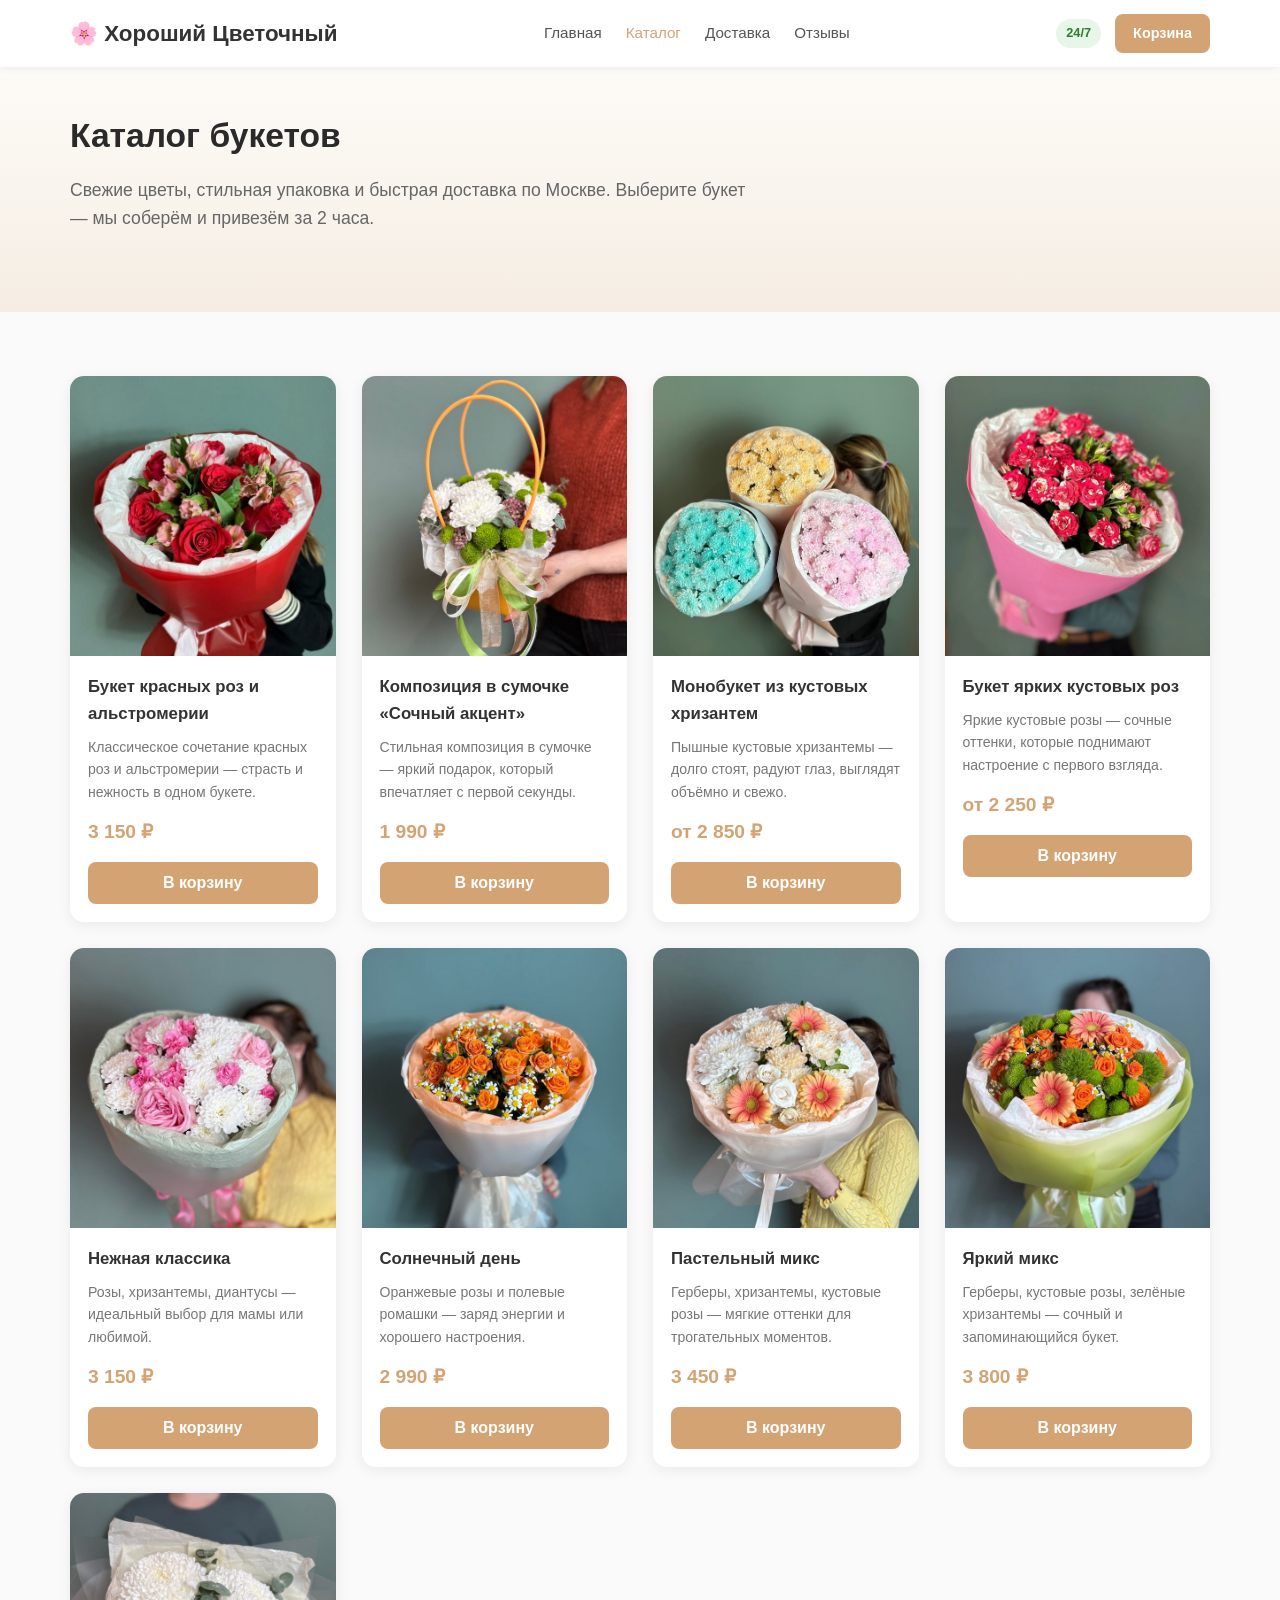
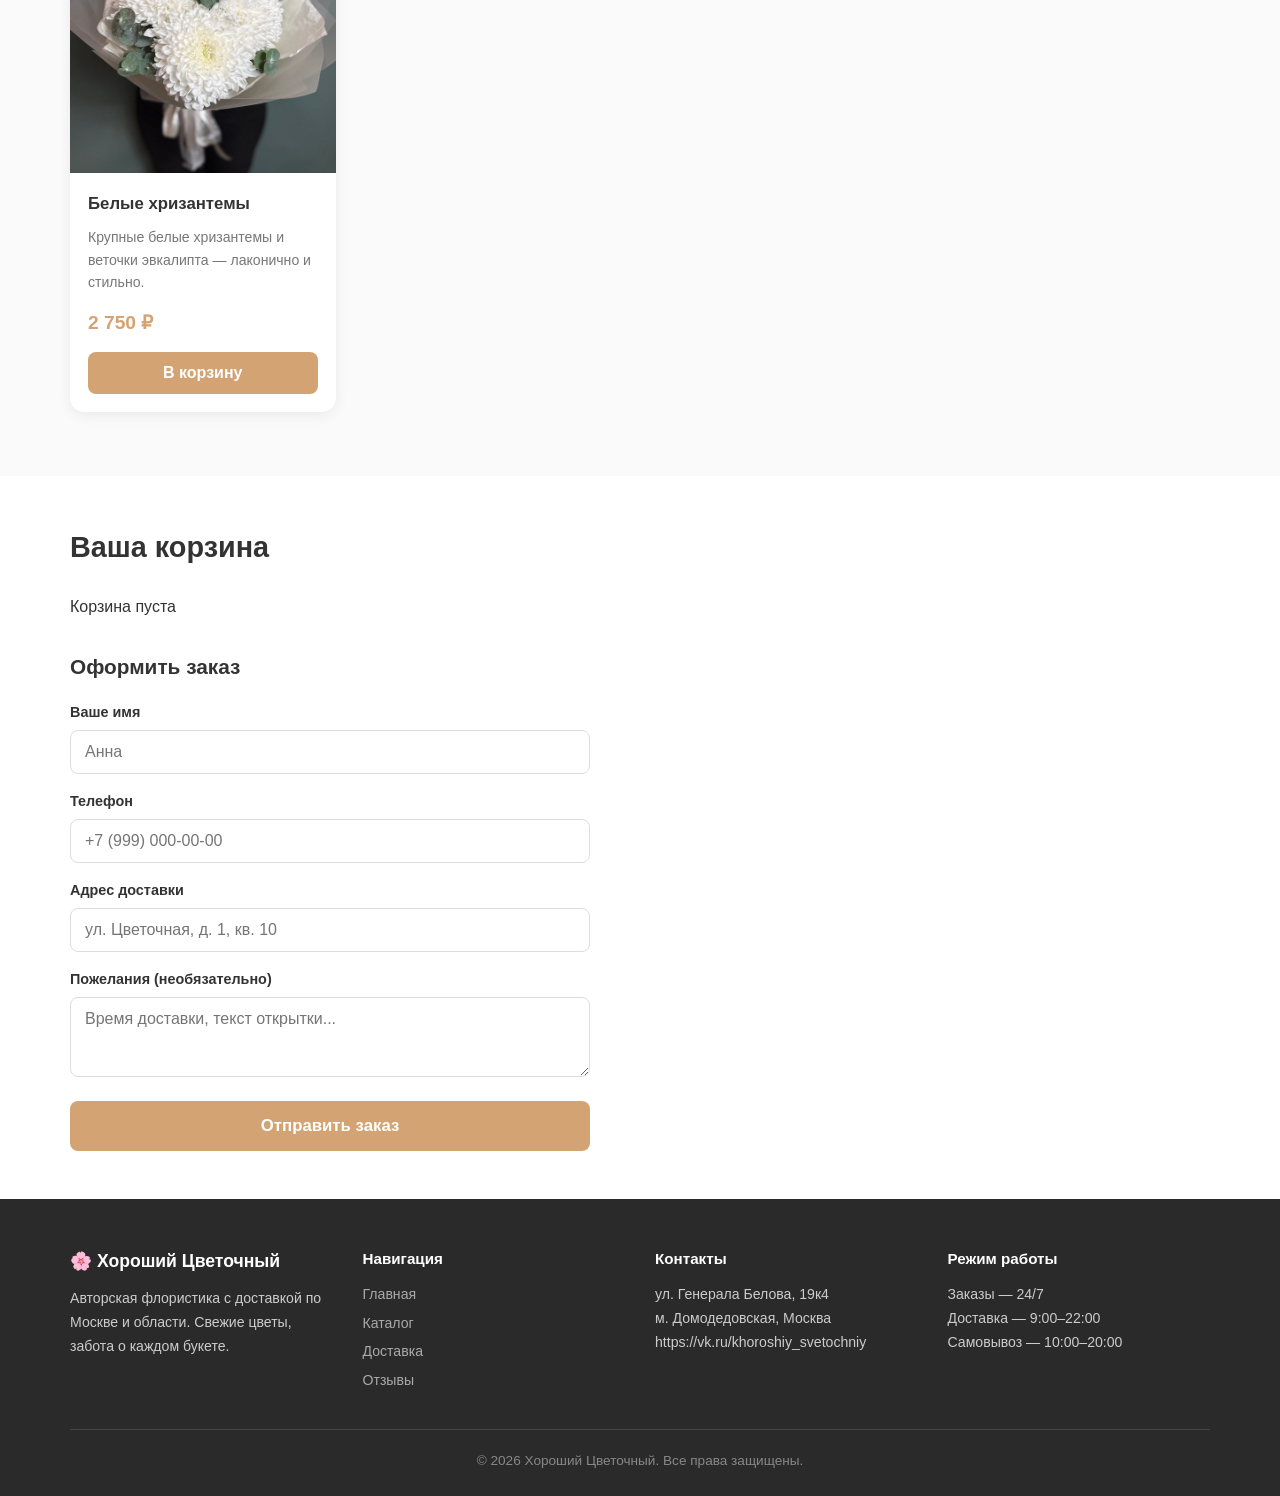
==== commit d54ac7dd: "catalog.html" ====
--- a/catalog.html
+++ b/catalog.html
@@ -181,7 +181,7 @@
       </div>
       <div class="footer-col">
         <h4>Контакты</h4>
-        <p>ул. Генерала Белова, 19к4<br>м. Домодедовская, Москва<br>Наш ВК - https://vk.ru/khoroshiy_svetochniy</p>
+        <p>ул. Генерала Белова, 19к4<br>м. Домодедовская, Москва<br>https://vk.ru/khoroshiy_svetochniy</p>
       </div>
       <div class="footer-col">
         <h4>Режим работы</h4>
